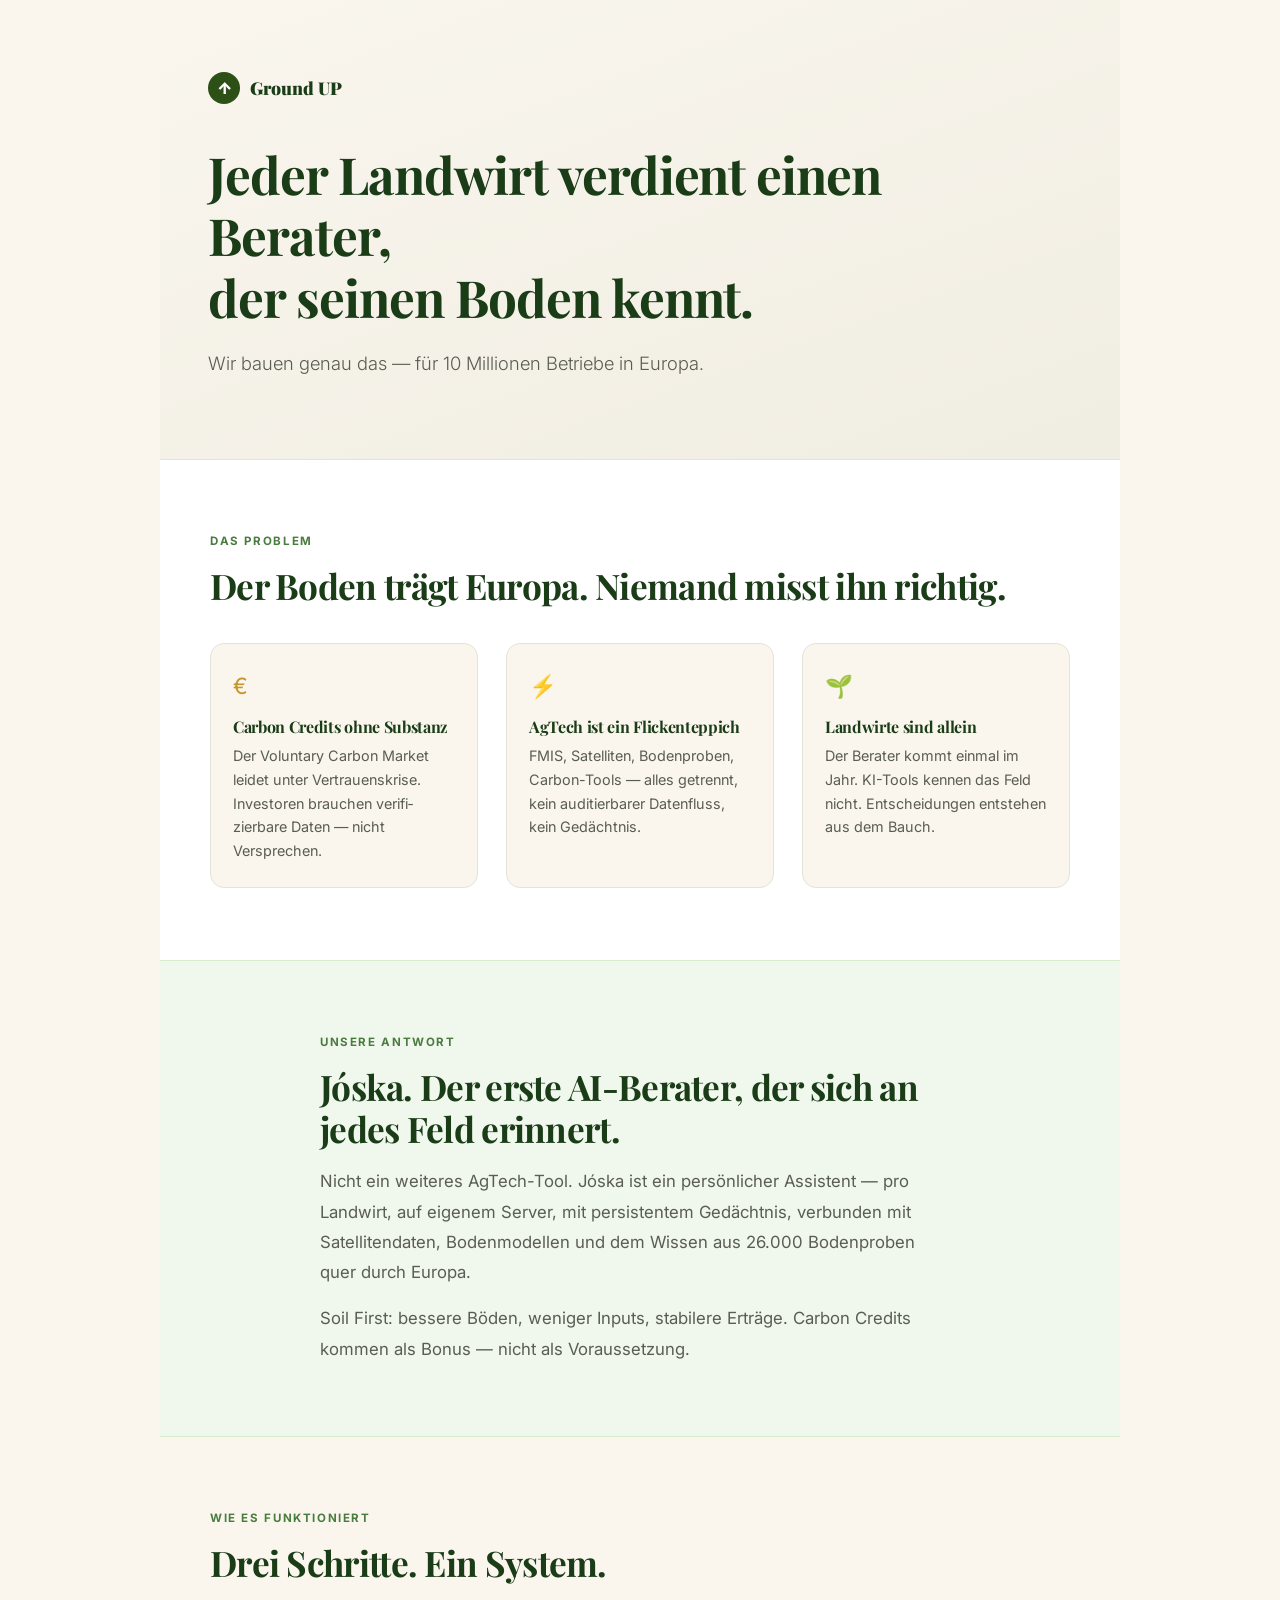
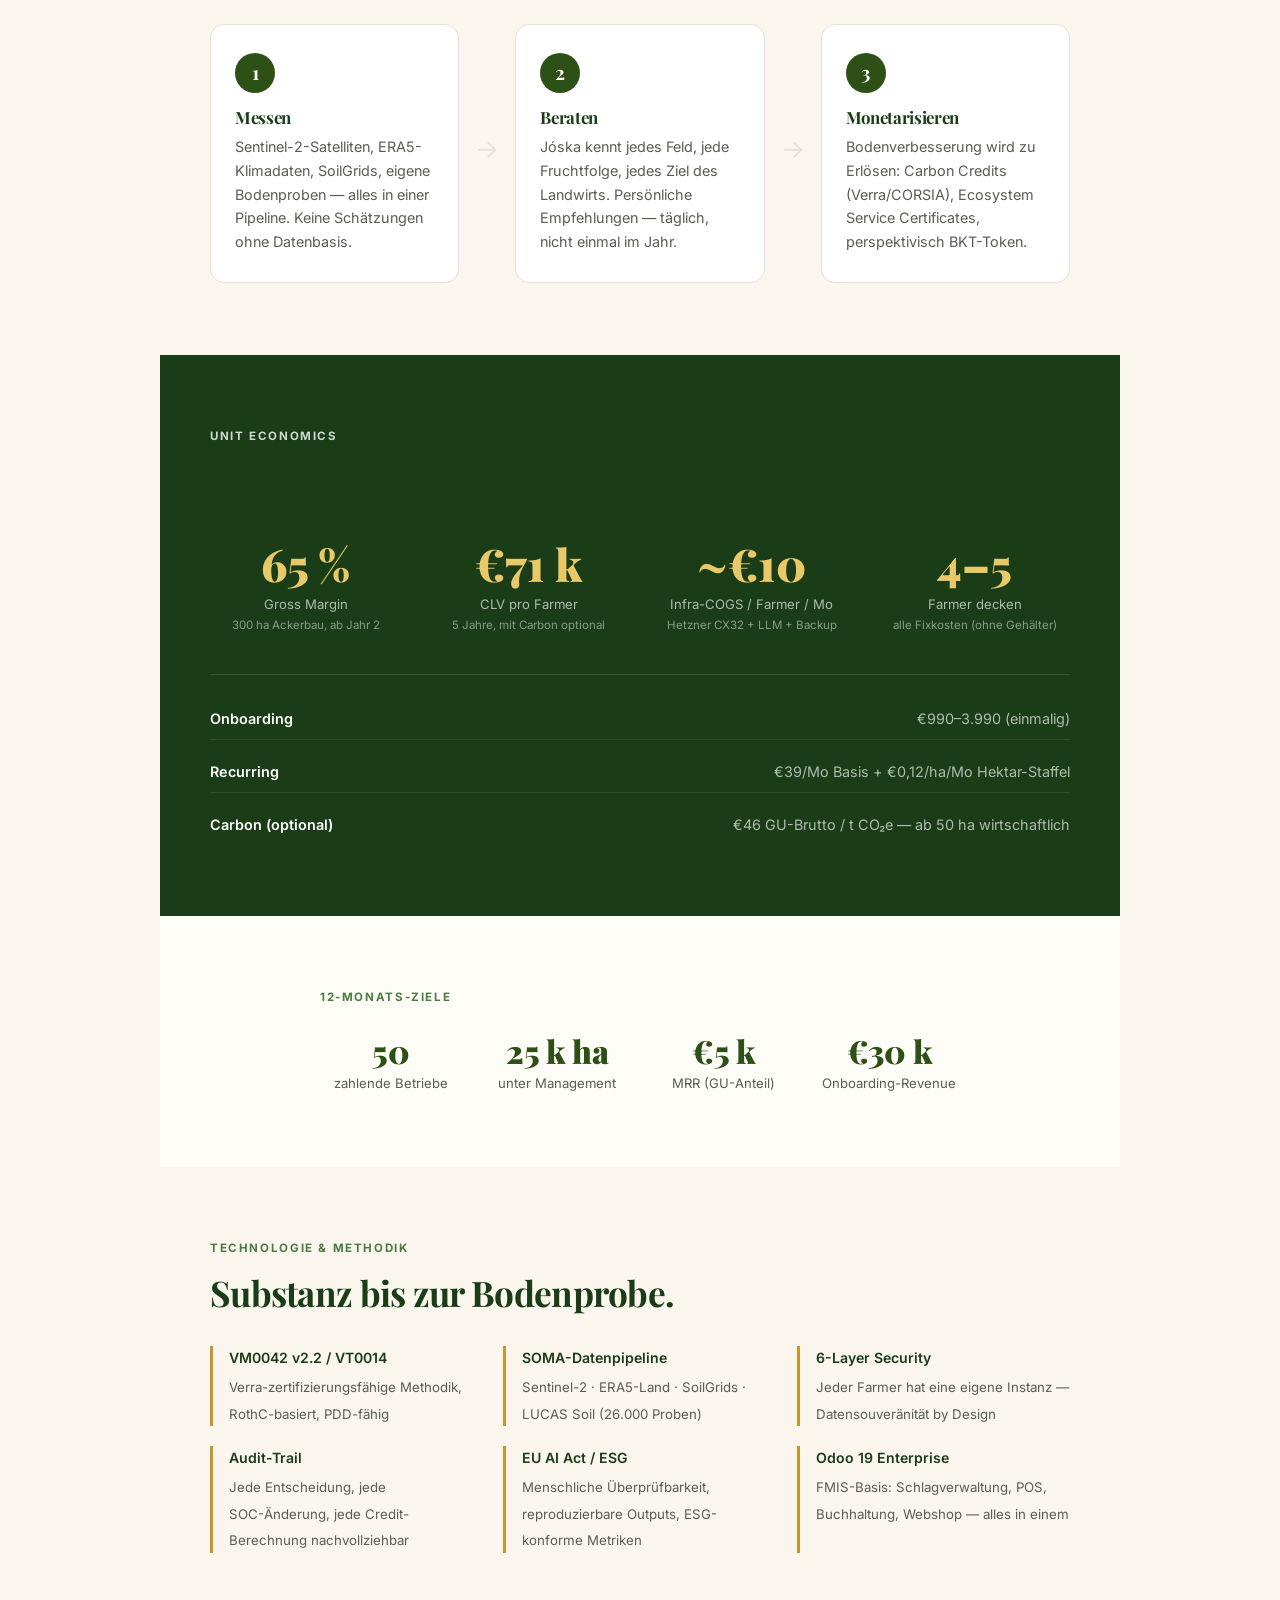
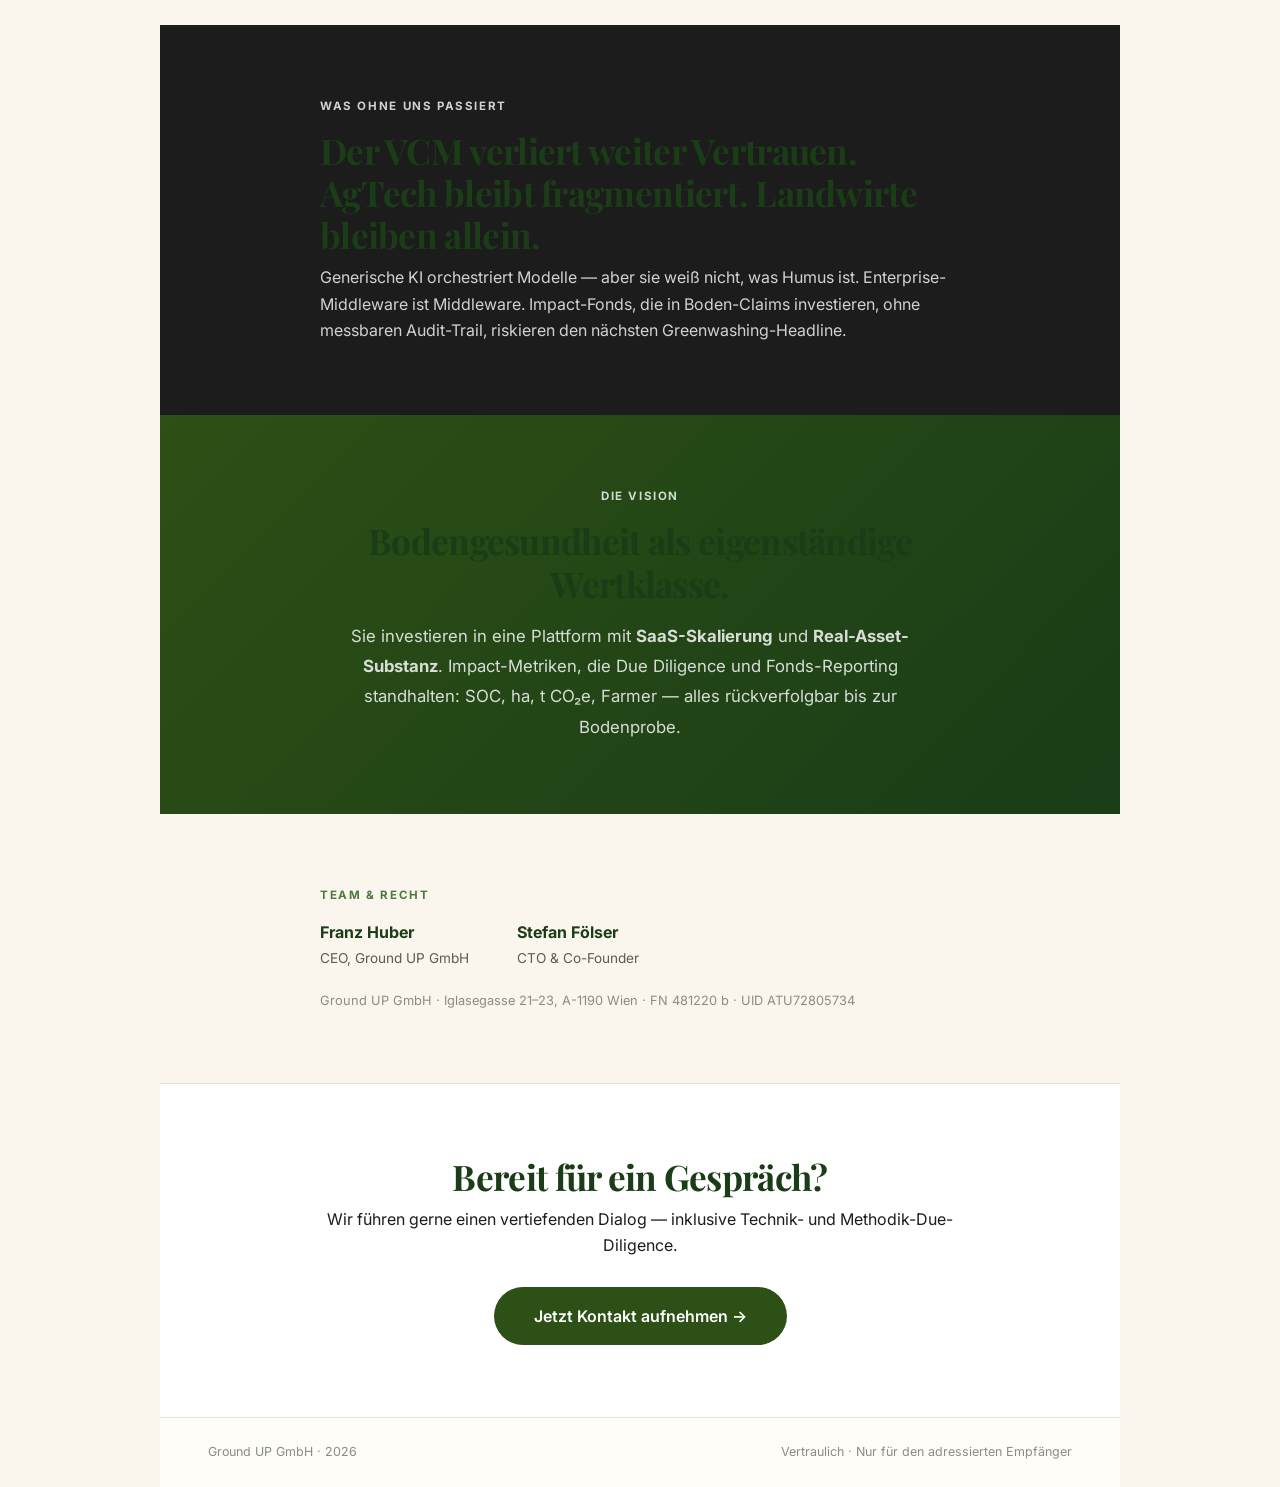
==== index.html @ 09ef0855 "feat: Ground UP Investor Pitch One-Pager Co-authored-by: Cursor <cursoragent@cursor.com>" ====
<!DOCTYPE html>
<html lang="de">
<head>
    <meta charset="UTF-8">
    <meta name="viewport" content="width=device-width, initial-scale=1.0">
    <title>Ground UP — Investoren-Pitch 2026</title>
    <link rel="stylesheet" href="style.css">
</head>
<body>

<div class="pitch">

    <!-- HERO -->
    <header class="hero">
        <div class="logo">
            <div class="logo-mark">↑</div>
            Ground UP
        </div>
        <h1>Jeder Landwirt verdient einen Berater,<br>der seinen Boden kennt.</h1>
        <p class="sub">Wir bauen genau das — für 10 Millionen Betriebe in Europa.</p>
    </header>

    <!-- PROBLEM -->
    <section class="block block-problem">
        <div class="inner">
            <p class="label">Das Problem</p>
            <h2>Der Boden trägt Europa. Niemand misst ihn richtig.</h2>
            <div class="three-col">
                <div class="col">
                    <div class="col-icon">€</div>
                    <h4>Carbon Credits ohne Substanz</h4>
                    <p>Der Voluntary Carbon Market leidet unter Vertrauenskrise. Investoren brauchen verifi­zierbare Daten — nicht Versprechen.</p>
                </div>
                <div class="col">
                    <div class="col-icon">⚡</div>
                    <h4>AgTech ist ein Flickenteppich</h4>
                    <p>FMIS, Satelliten, Bodenproben, Carbon-Tools — alles getrennt, kein auditierbarer Datenfluss, kein Gedächtnis.</p>
                </div>
                <div class="col">
                    <div class="col-icon">🌱</div>
                    <h4>Landwirte sind allein</h4>
                    <p>Der Berater kommt einmal im Jahr. KI-Tools kennen das Feld nicht. Entscheidungen entstehen aus dem Bauch.</p>
                </div>
            </div>
        </div>
    </section>

    <!-- GUIDE -->
    <section class="block block-guide">
        <div class="inner inner-narrow">
            <p class="label">Unsere Antwort</p>
            <h2>Jóska. Der erste AI-Berater, der sich an jedes Feld erinnert.</h2>
            <p class="lead">Nicht ein weiteres AgTech-Tool. Jóska ist ein persönlicher Assistent — pro Landwirt, auf eigenem Server, mit persistentem Gedächtnis, verbunden mit Satellitendaten, Bodenmodellen und dem Wissen aus 26.000 Bodenproben quer durch Europa.</p>
            <p class="lead">Soil First: bessere Böden, weniger Inputs, stabilere Erträge. Carbon Credits kommen als Bonus — nicht als Voraussetzung.</p>
        </div>
    </section>

    <!-- PLAN -->
    <section class="block">
        <div class="inner">
            <p class="label">Wie es funktioniert</p>
            <h2>Drei Schritte. Ein System.</h2>
            <div class="steps">
                <div class="step">
                    <div class="step-num">1</div>
                    <h4>Messen</h4>
                    <p>Sentinel-2-Satelliten, ERA5-Klimadaten, SoilGrids, eigene Bodenproben — alles in einer Pipeline. Keine Schätzungen ohne Datenbasis.</p>
                </div>
                <div class="step-arrow">→</div>
                <div class="step">
                    <div class="step-num">2</div>
                    <h4>Beraten</h4>
                    <p>Jóska kennt jedes Feld, jede Fruchtfolge, jedes Ziel des Landwirts. Persönliche Empfehlungen — täglich, nicht einmal im Jahr.</p>
                </div>
                <div class="step-arrow">→</div>
                <div class="step">
                    <div class="step-num">3</div>
                    <h4>Monetarisieren</h4>
                    <p>Bodenverbesserung wird zu Erlösen: Carbon Credits (Verra/CORSIA), Ecosystem Service Certificates, perspektivisch BKT-Token.</p>
                </div>
            </div>
        </div>
    </section>

    <!-- NUMBERS -->
    <section class="block block-dark">
        <div class="inner">
            <p class="label label-light">Unit Economics</p>
            <h2 class="light">Die Zahlen funktionieren — schon heute.</h2>
            <div class="stats">
                <div class="stat">
                    <div class="stat-num">65 %</div>
                    <div class="stat-label">Gross Margin<br><small>300 ha Ackerbau, ab Jahr 2</small></div>
                </div>
                <div class="stat">
                    <div class="stat-num">€71 k</div>
                    <div class="stat-label">CLV pro Farmer<br><small>5 Jahre, mit Carbon optional</small></div>
                </div>
                <div class="stat">
                    <div class="stat-num">~€10</div>
                    <div class="stat-label">Infra-COGS / Farmer / Mo<br><small>Hetzner CX32 + LLM + Backup</small></div>
                </div>
                <div class="stat">
                    <div class="stat-num">4–5</div>
                    <div class="stat-label">Farmer decken<br><small>alle Fixkosten (ohne Gehälter)</small></div>
                </div>
            </div>
            <div class="revenue-structure">
                <div class="rev-item">
                    <strong>Onboarding</strong>
                    <span>€990–3.990 (einmalig)</span>
                </div>
                <div class="rev-item">
                    <strong>Recurring</strong>
                    <span>€39/Mo Basis + €0,12/ha/Mo Hektar-Staffel</span>
                </div>
                <div class="rev-item">
                    <strong>Carbon (optional)</strong>
                    <span>€46 GU-Brutto / t CO₂e — ab 50 ha wirtschaftlich</span>
                </div>
            </div>
        </div>
    </section>

    <!-- 12-MONTH TARGETS -->
    <section class="block block-alt">
        <div class="inner inner-narrow">
            <p class="label">12-Monats-Ziele</p>
            <div class="target-row">
                <div class="target">
                    <div class="target-val">50</div>
                    <div class="target-desc">zahlende Betriebe</div>
                </div>
                <div class="target">
                    <div class="target-val">25 k ha</div>
                    <div class="target-desc">unter Management</div>
                </div>
                <div class="target">
                    <div class="target-val">€5 k</div>
                    <div class="target-desc">MRR (GU-Anteil)</div>
                </div>
                <div class="target">
                    <div class="target-val">€30 k</div>
                    <div class="target-desc">Onboarding-Revenue</div>
                </div>
            </div>
        </div>
    </section>

    <!-- AUTHORITY / TECH -->
    <section class="block">
        <div class="inner">
            <p class="label">Technologie &amp; Methodik</p>
            <h2>Substanz bis zur Bodenprobe.</h2>
            <div class="authority-grid">
                <div class="auth-item">
                    <strong>VM0042 v2.2 / VT0014</strong>
                    <span>Verra-zertifizierungsfähige Methodik, RothC-basiert, PDD-fähig</span>
                </div>
                <div class="auth-item">
                    <strong>SOMA-Datenpipeline</strong>
                    <span>Sentinel-2 · ERA5-Land · SoilGrids · LUCAS Soil (26.000 Proben)</span>
                </div>
                <div class="auth-item">
                    <strong>6-Layer Security</strong>
                    <span>Jeder Farmer hat eine eigene Instanz — Datensouveränität by Design</span>
                </div>
                <div class="auth-item">
                    <strong>Audit-Trail</strong>
                    <span>Jede Entscheidung, jede SOC-Änderung, jede Credit-Berechnung nachvollziehbar</span>
                </div>
                <div class="auth-item">
                    <strong>EU AI Act / ESG</strong>
                    <span>Menschliche Überprüfbarkeit, reproduzierbare Outputs, ESG-konforme Metriken</span>
                </div>
                <div class="auth-item">
                    <strong>Odoo 19 Enterprise</strong>
                    <span>FMIS-Basis: Schlagverwaltung, POS, Buchhaltung, Webshop — alles in einem</span>
                </div>
            </div>
        </div>
    </section>

    <!-- FAILURE -->
    <section class="block block-failure">
        <div class="inner inner-narrow">
            <p class="label">Was ohne uns passiert</p>
            <h2>Der VCM verliert weiter Vertrauen. AgTech bleibt fragmentiert. Landwirte bleiben allein.</h2>
            <p>Generische KI orchestriert Modelle — aber sie weiß nicht, was Humus ist. Enterprise-Middleware ist Middleware. Impact-Fonds, die in Boden-Claims investieren, ohne messbaren Audit-Trail, riskieren den nächsten Greenwashing-Headline.</p>
        </div>
    </section>

    <!-- SUCCESS / VISION -->
    <section class="block block-green">
        <div class="inner inner-narrow text-center">
            <p class="label label-light">Die Vision</p>
            <h2 class="light">Bodengesundheit als eigenständige Wertklasse.</h2>
            <p class="lead light">Sie investieren in eine Plattform mit <strong>SaaS-Skalierung</strong> und <strong>Real-Asset-Substanz</strong>. Impact-Metriken, die Due Diligence und Fonds-Reporting standhalten: SOC, ha, t CO₂e, Farmer — alles rückverfolgbar bis zur Bodenprobe.</p>
        </div>
    </section>

    <!-- TEAM -->
    <section class="block">
        <div class="inner inner-narrow">
            <p class="label">Team &amp; Recht</p>
            <div class="team-row">
                <div class="team-member">
                    <strong>Franz Huber</strong>
                    <span>CEO, Ground UP GmbH</span>
                </div>
                <div class="team-member">
                    <strong>Stefan Fölser</strong>
                    <span>CTO &amp; Co-Founder</span>
                </div>
            </div>
            <p class="legal">Ground UP GmbH · Iglasegasse 21–23, A-1190 Wien · FN 481220 b · UID ATU72805734</p>
        </div>
    </section>

    <!-- CTA -->
    <section class="block block-cta">
        <div class="inner inner-narrow text-center">
            <h2>Bereit für ein Gespräch?</h2>
            <p>Wir führen gerne einen vertiefenden Dialog — inklusive Technik- und Methodik-Due-Diligence.</p>
            <a href="mailto:" class="cta-btn">Jetzt Kontakt aufnehmen →</a>
        </div>
    </section>

    <footer class="pitch-footer">
        <span>Ground UP GmbH · 2026</span>
        <span>Vertraulich · Nur für den adressierten Empfänger</span>
    </footer>

</div>

<script>
document.addEventListener('scroll', () => {
    document.querySelectorAll('.reveal').forEach(el => {
        if (el.getBoundingClientRect().top < window.innerHeight * 0.88) {
            el.classList.add('visible');
        }
    });
});
</script>
</body>
</html>
---- style.css ----
/* Ground UP — Investor Pitch 2026
   Standalone, self-contained, print-ready. */

@import url('https://fonts.googleapis.com/css2?family=Playfair+Display:wght@400;700;900&family=Inter:wght@300;400;500;600;700&display=swap');

*, *::before, *::after { margin: 0; padding: 0; box-sizing: border-box; }

:root {
    --earth-dark: #1a3c17;
    --forest:     #2d5016;
    --sage:       #4a7c3f;
    --gold:       #c5962a;
    --gold-light: #e8c96a;
    --cream:      #faf6ee;
    --warm-white: #fffdf8;
    --card:       #ffffff;
    --text:       #1c1c1c;
    --muted:      #5a5d52;
    --light:      #8a8d82;
    --border:     #e5e2d8;
    --radius:     14px;
}

html { scroll-behavior: smooth; }

body {
    font-family: 'Inter', -apple-system, sans-serif;
    background: var(--cream);
    color: var(--text);
    line-height: 1.65;
    -webkit-font-smoothing: antialiased;
}

h1, h2, h3, h4 {
    font-family: 'Playfair Display', Georgia, serif;
    line-height: 1.2;
    letter-spacing: -0.02em;
}

/* ── Pitch wrapper ── */
.pitch { max-width: 960px; margin: 0 auto; }

/* ── Hero ── */
.hero {
    padding: 72px 48px 80px;
    background: linear-gradient(160deg, var(--cream) 0%, #f0ede2 100%);
    border-bottom: 1px solid var(--border);
}

.logo {
    display: flex;
    align-items: center;
    gap: 10px;
    font-family: 'Playfair Display', serif;
    font-size: 1.1em;
    font-weight: 900;
    color: var(--earth-dark);
    margin-bottom: 40px;
}

.logo-mark {
    width: 32px; height: 32px;
    background: var(--forest);
    border-radius: 50%;
    display: flex; align-items: center; justify-content: center;
    color: white; font-size: 16px; font-family: 'Inter', sans-serif;
}

.hero h1 {
    font-size: clamp(2rem, 4.5vw, 3.2rem);
    color: var(--earth-dark);
    max-width: 680px;
    margin-bottom: 20px;
}

.hero .sub {
    font-size: 1.15em;
    color: var(--muted);
    max-width: 500px;
    font-weight: 300;
}

/* ── Blocks ── */
.block { padding: 72px 48px; }

.block-alt { background: var(--warm-white); }

.block-problem { background: var(--card); }

.block-guide {
    background: #f0f7ed;
    border-top: 1px solid #d8ecce;
    border-bottom: 1px solid #d8ecce;
}

.block-dark {
    background: var(--earth-dark);
    color: white;
}

.block-failure {
    background: #1c1c1c;
    color: white;
}

.block-green {
    background: linear-gradient(135deg, var(--forest) 0%, var(--earth-dark) 100%);
    color: white;
}

.block-cta {
    background: var(--card);
    border-top: 1px solid var(--border);
}

.inner { max-width: 860px; margin: 0 auto; }
.inner-narrow { max-width: 640px; margin: 0 auto; }
.text-center { text-align: center; }

/* ── Labels ── */
.label {
    font-family: 'Inter', sans-serif;
    font-size: 0.72em;
    font-weight: 700;
    letter-spacing: 0.14em;
    text-transform: uppercase;
    color: var(--sage);
    margin-bottom: 14px;
    display: block;
}

.label-light { color: var(--gold-light); }

/* ── Headings in dark sections ── */
h2.light, .block-dark h2, .block-failure h2, .block-green h2 { color: white; }

.block-dark p, .block-failure p, .block-green p { color: rgba(255,255,255,0.8); }

/* ── Lead paragraph ── */
.lead {
    font-size: 1.05em;
    color: var(--muted);
    line-height: 1.8;
    max-width: 620px;
    margin-top: 16px;
}

.lead.light { color: rgba(255,255,255,0.82); }

/* ── Section h2 ── */
.block h2 {
    font-size: clamp(1.6rem, 3vw, 2.2rem);
    color: var(--earth-dark);
    margin-bottom: 8px;
}

/* ── Three columns (problem) ── */
.three-col {
    display: grid;
    grid-template-columns: repeat(3, 1fr);
    gap: 28px;
    margin-top: 36px;
}

.col {
    background: var(--cream);
    border: 1px solid var(--border);
    border-radius: var(--radius);
    padding: 24px 22px;
}

.col-icon {
    font-size: 1.4em;
    margin-bottom: 12px;
    color: var(--gold);
}

.col h4 {
    font-size: 1em;
    margin-bottom: 8px;
    color: var(--earth-dark);
}

.col p {
    font-size: 0.9em;
    color: var(--muted);
    line-height: 1.65;
}

/* ── Steps ── */
.steps {
    display: flex;
    align-items: flex-start;
    gap: 16px;
    margin-top: 40px;
}

.step {
    flex: 1;
    background: var(--card);
    border: 1px solid var(--border);
    border-radius: var(--radius);
    padding: 28px 24px;
}

.step-num {
    width: 40px; height: 40px;
    background: var(--forest);
    color: white;
    border-radius: 50%;
    display: flex; align-items: center; justify-content: center;
    font-family: 'Playfair Display', serif;
    font-size: 1.2em;
    font-weight: 700;
    margin-bottom: 14px;
}

.step h4 {
    font-size: 1.05em;
    margin-bottom: 8px;
    color: var(--earth-dark);
}

.step p { font-size: 0.9em; color: var(--muted); }

.step-arrow {
    font-size: 1.6em;
    color: var(--border);
    align-self: center;
    flex-shrink: 0;
    margin-top: -8px;
}

/* ── Stats (dark) ── */
.stats {
    display: grid;
    grid-template-columns: repeat(4, 1fr);
    gap: 32px;
    margin-top: 40px;
    margin-bottom: 40px;
}

.stat { text-align: center; }

.stat-num {
    font-family: 'Playfair Display', serif;
    font-size: 2.8em;
    font-weight: 900;
    color: var(--gold-light);
    line-height: 1;
    margin-bottom: 8px;
}

.stat-label { font-size: 0.82em; color: rgba(255,255,255,0.65); line-height: 1.5; }
.stat-label small { font-size: 0.88em; display: block; opacity: 0.75; margin-top: 2px; }

/* ── Revenue structure ── */
.revenue-structure {
    border-top: 1px solid rgba(255,255,255,0.12);
    padding-top: 24px;
    display: flex;
    flex-direction: column;
    gap: 12px;
}

.rev-item {
    display: flex;
    justify-content: space-between;
    font-size: 0.9em;
    padding: 8px 0;
    border-bottom: 1px solid rgba(255,255,255,0.08);
    color: rgba(255,255,255,0.85);
}

.rev-item:last-child { border-bottom: none; }
.rev-item strong { color: white; font-weight: 600; }
.rev-item span { color: rgba(255,255,255,0.65); }

/* ── Target row ── */
.target-row {
    display: grid;
    grid-template-columns: repeat(4, 1fr);
    gap: 24px;
    margin-top: 28px;
    text-align: center;
}

.target-val {
    font-family: 'Playfair Display', serif;
    font-size: 2em;
    font-weight: 900;
    color: var(--forest);
    line-height: 1;
    margin-bottom: 6px;
}

.target-desc {
    font-size: 0.82em;
    color: var(--muted);
}

/* ── Authority grid ── */
.authority-grid {
    display: grid;
    grid-template-columns: repeat(3, 1fr);
    gap: 20px;
    margin-top: 32px;
}

.auth-item {
    border-left: 3px solid var(--gold);
    padding: 0 0 0 16px;
}

.auth-item strong {
    display: block;
    font-size: 0.88em;
    font-weight: 600;
    color: var(--earth-dark);
    margin-bottom: 4px;
}

.auth-item span { font-size: 0.83em; color: var(--muted); line-height: 1.55; }

/* ── Team ── */
.team-row {
    display: flex;
    gap: 48px;
    margin-bottom: 20px;
}

.team-member {
    display: flex;
    flex-direction: column;
    gap: 2px;
}

.team-member strong { font-size: 1em; color: var(--earth-dark); }
.team-member span { font-size: 0.85em; color: var(--muted); }

.legal {
    font-size: 0.8em;
    color: var(--light);
    margin-top: 8px;
}

/* ── CTA ── */
.cta-btn {
    display: inline-block;
    margin-top: 28px;
    padding: 16px 40px;
    background: var(--forest);
    color: white;
    border-radius: 100px;
    font-family: 'Inter', sans-serif;
    font-weight: 600;
    font-size: 1em;
    text-decoration: none;
    transition: background 0.2s, transform 0.2s;
}

.cta-btn:hover {
    background: var(--earth-dark);
    transform: translateY(-2px);
}

/* ── Footer ── */
.pitch-footer {
    padding: 24px 48px;
    display: flex;
    justify-content: space-between;
    font-size: 0.78em;
    color: var(--light);
    border-top: 1px solid var(--border);
    background: var(--warm-white);
}

/* ── Print ── */
@media print {
    body { background: white; }
    .pitch { max-width: 100%; }
    .block { padding: 40px 32px; break-inside: avoid; }
    .hero { padding: 40px 32px; }
    .cta-btn { display: none; }
}

/* ── Responsive ── */
@media (max-width: 800px) {
    .hero, .block { padding: 48px 24px; }
    .three-col { grid-template-columns: 1fr; }
    .steps { flex-direction: column; }
    .step-arrow { transform: rotate(90deg); align-self: center; }
    .stats { grid-template-columns: repeat(2, 1fr); }
    .target-row { grid-template-columns: repeat(2, 1fr); }
    .authority-grid { grid-template-columns: 1fr; }
    .revenue-structure { gap: 8px; }
    .pitch-footer { flex-direction: column; gap: 6px; }
}

@media (max-width: 500px) {
    .stats { grid-template-columns: 1fr 1fr; gap: 20px; }
    .stat-num { font-size: 2em; }
}
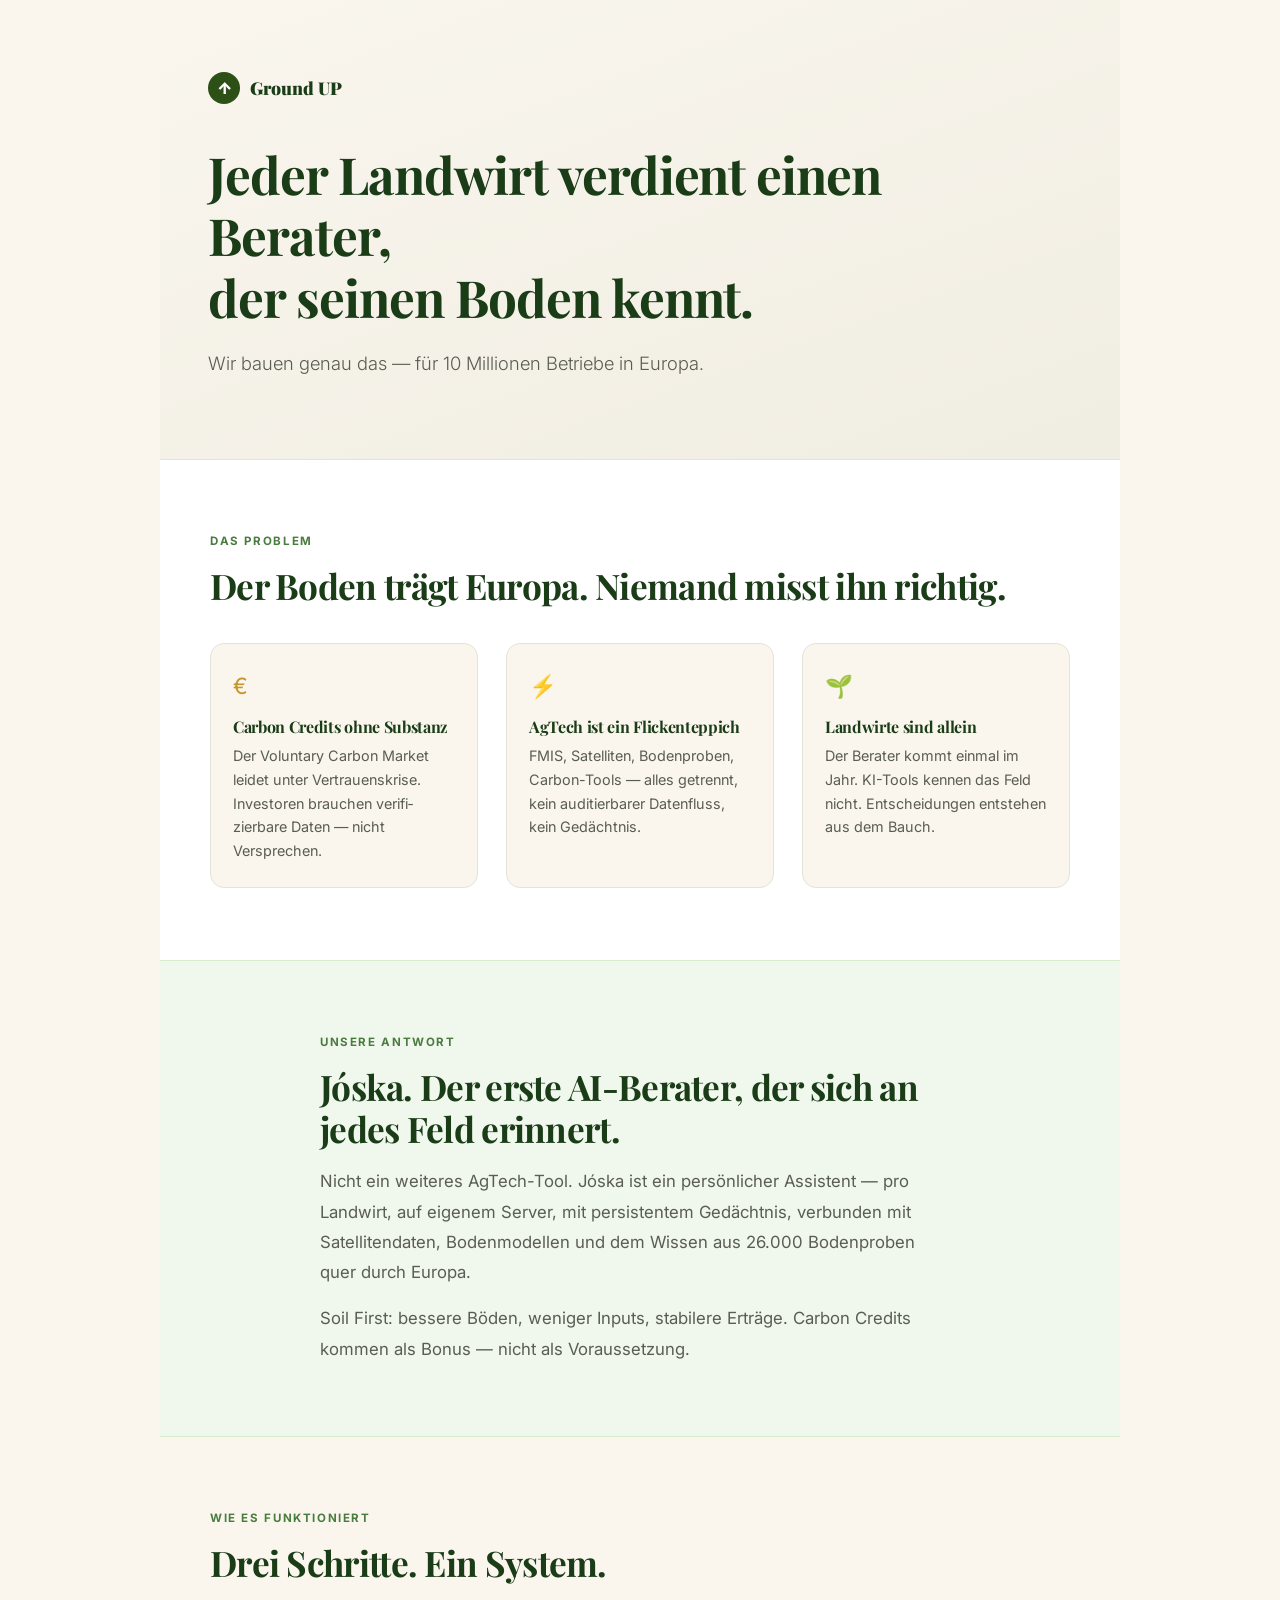
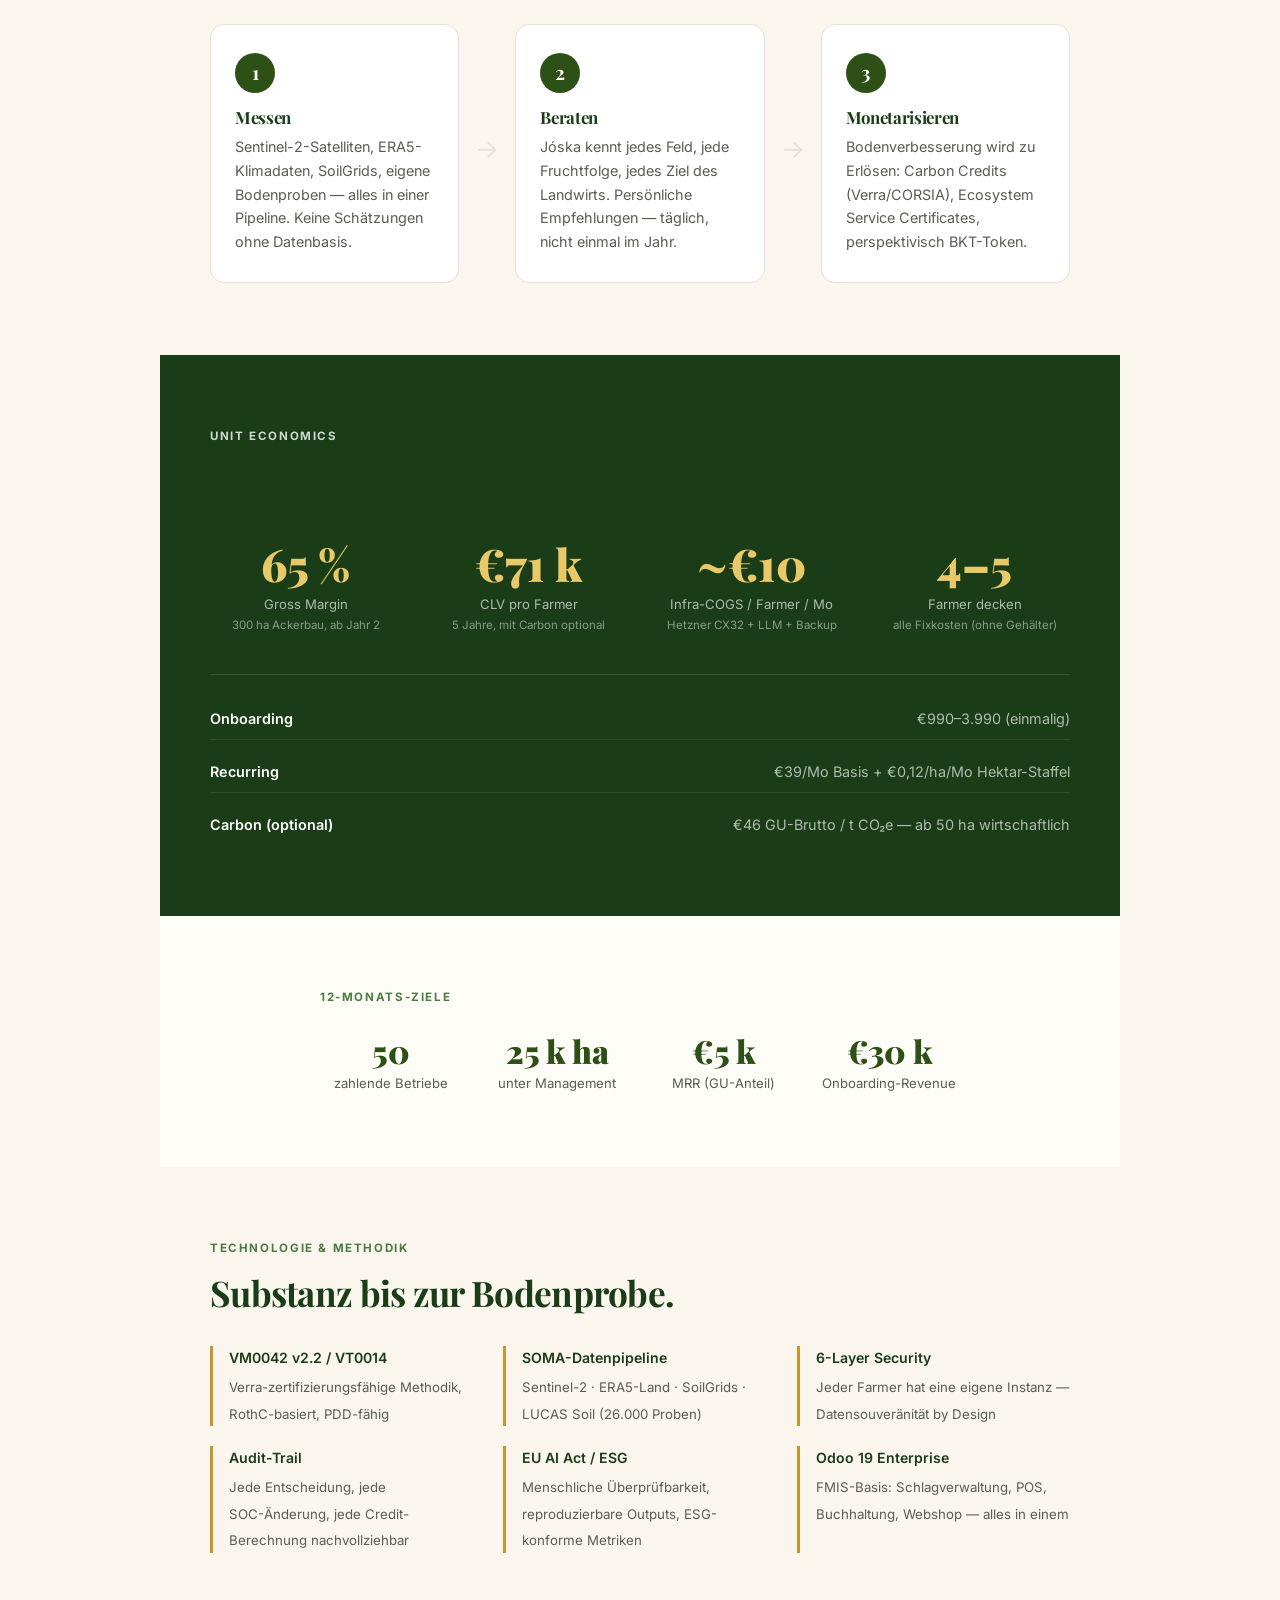
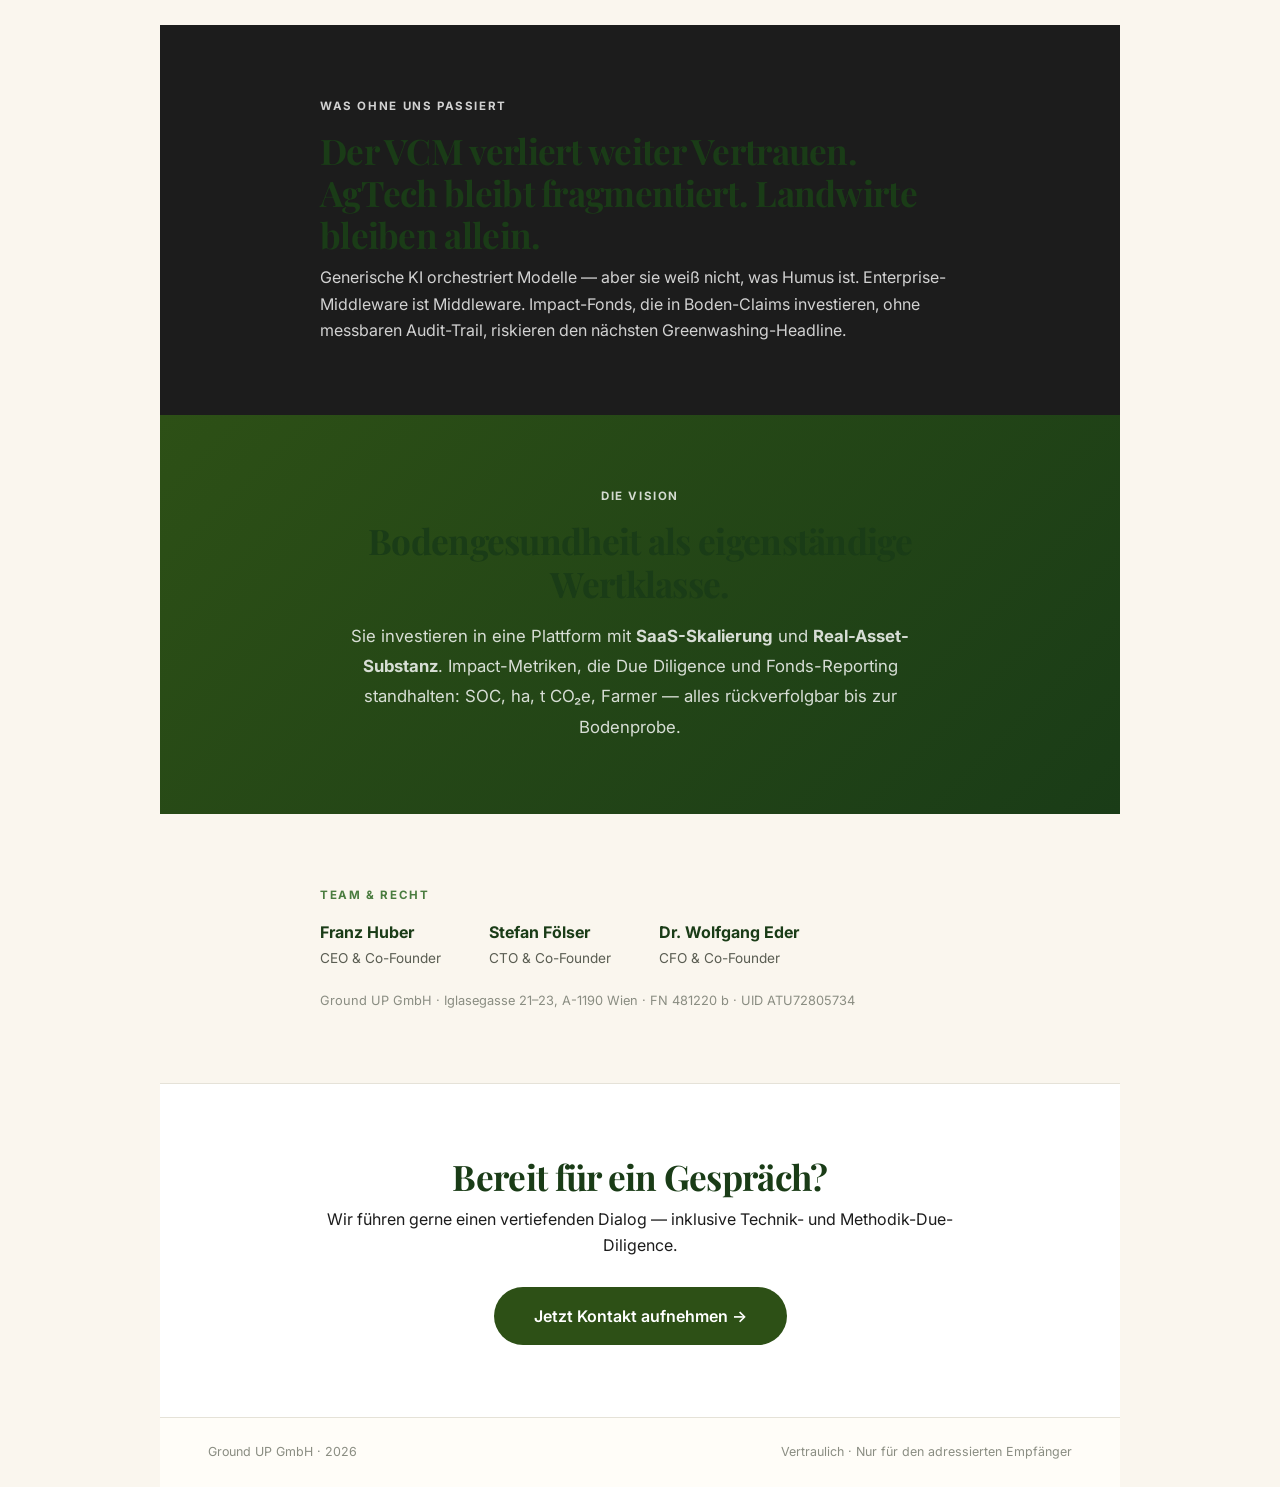
==== commit ce156ef2: "feat: add Dr. Wolfgang Eder as CFO & Co-Founder Co-authored-by: Cursor <cursoragent@cursor.com>" ====
--- a/index.html
+++ b/index.html
@@ -206,11 +206,15 @@
             <div class="team-row">
                 <div class="team-member">
                     <strong>Franz Huber</strong>
-                    <span>CEO, Ground UP GmbH</span>
+                    <span>CEO &amp; Co-Founder</span>
                 </div>
                 <div class="team-member">
                     <strong>Stefan Fölser</strong>
                     <span>CTO &amp; Co-Founder</span>
+                </div>
+                <div class="team-member">
+                    <strong>Dr. Wolfgang Eder</strong>
+                    <span>CFO &amp; Co-Founder</span>
                 </div>
             </div>
             <p class="legal">Ground UP GmbH · Iglasegasse 21–23, A-1190 Wien · FN 481220 b · UID ATU72805734</p>
